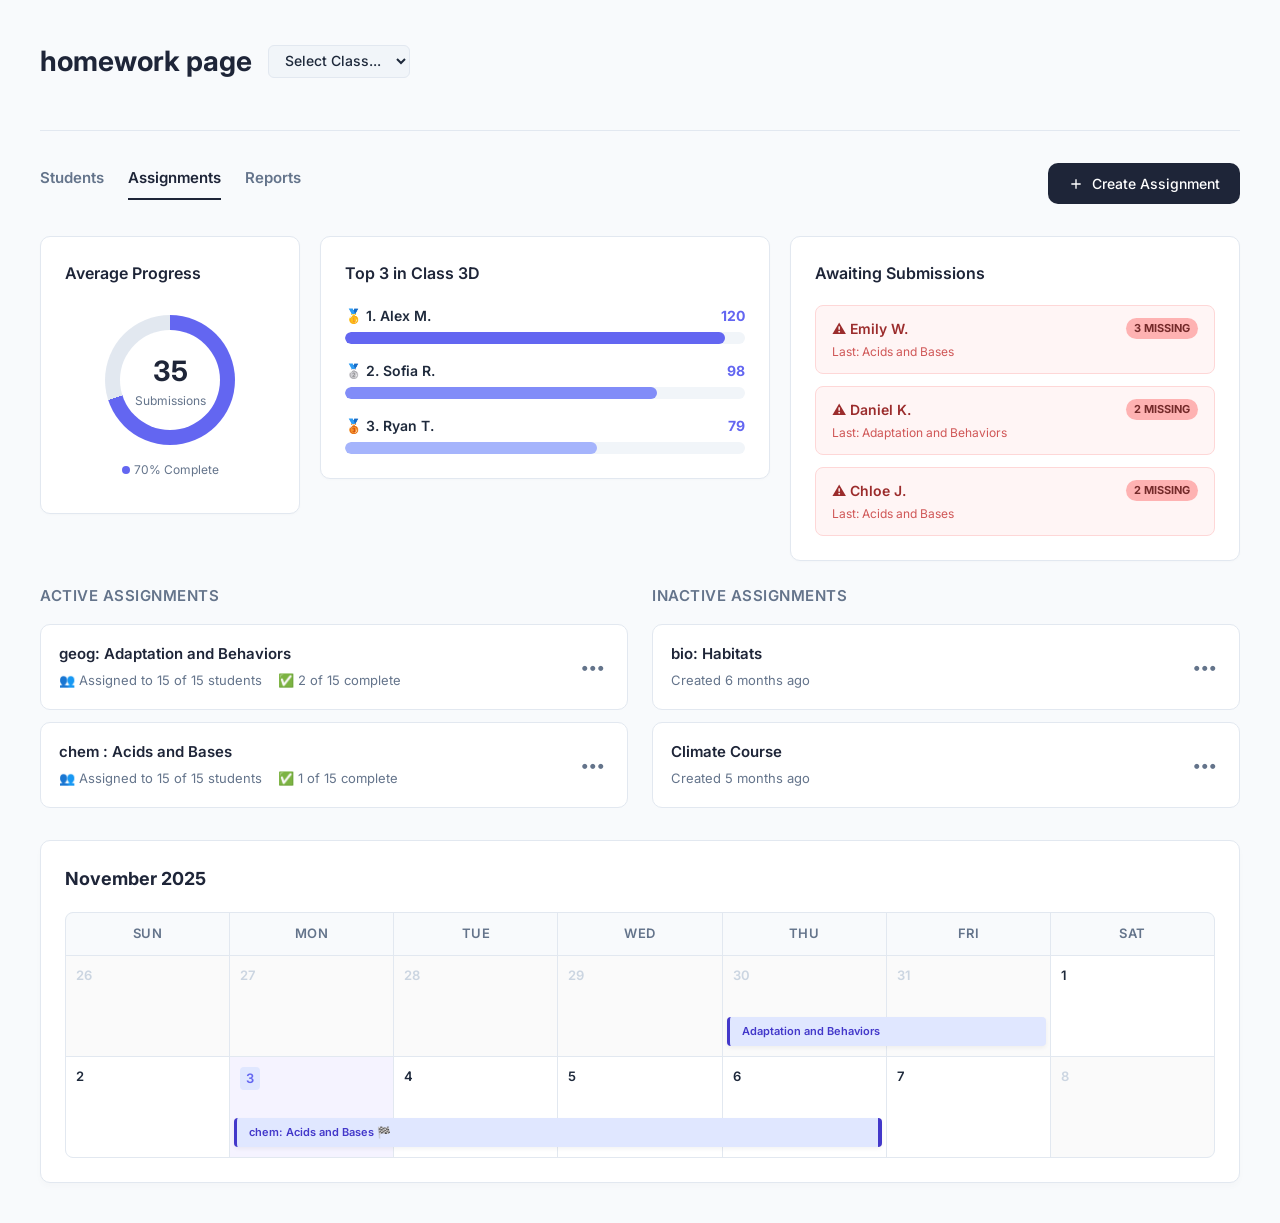
==== dash.html @ 0d27db42 "Add files via upload" ====
<!DOCTYPE html>
<html lang="en">
<head>
    <meta charset="UTF-8">
    <meta name="viewport" content="width=device-width, initial-scale=1.0">
    <title>Teacher Dashboard </title>
    <link rel="stylesheet" href="dash.css">
</head>
<body>

    <div class="dashboard-container">
        
        <header>
            <div class="class-info">
                <h1>homework page</h1>
                
                <select class="class-dropdown">
                    <option value="">Select Class...</option>
                    <option value="s1a">S1A</option>
                    <option value="s1b">S1B</option>
                    <option value="s1c">S1C</option>
                    <option value="s1d">S1D</option>
                    <option value="s2a">S2A</option>
                    <option value="s2b">S2B</option>
                    <option value="s2c">S2C</option>
                    <option value="s2d">S2D</option>
                    <option value="s3a">S3A</option>
                    <option value="s3b">S3B</option>
                    <option value="s3c">S3C</option>
                    <option value="s3d">S3D</option>
                </select>
            </div>
        </header>
        <div class="nav-bar">
            <div class="tabs">
                <a href="#" class="tab">Students</a>
                <a href="#" class="tab active">Assignments</a>
                <a href="#" class="tab">Reports</a>
            </div>
            
            <a href="handin.html" class="btn-primary" style="text-decoration: none;">
                <svg width="16" height="16" fill="none" stroke="currentColor" stroke-width="2" viewBox="0 0 24 24">
                    <path d="M12 5v14M5 12h14"></path>
                </svg>
                Create Assignment
            </a>
        </div>

        <div class="summary-row" style="display: flex; gap: 20px; margin-bottom: 24px; align-items: start;">
            
            <div class="sidebar" style="flex: 0 0 260px;">
                <div class="card">
                    <div class="card-title">Average Progress</div>
                    <div class="chart-box">
                        <div class="circle-chart">
                            <div class="chart-inner-text">
                                35
                                <span>Submissions</span>
                            </div>
                        </div>
                        <div class="chart-legend">
                            <div class="legend-item">
                                <span class="legend-color"></span>
                                <span>70% Complete</span>
                            </div>
                        </div>
                    </div>
                </div>
            </div>

            <div class="leaderboard-card" style="flex: 1; max-width: 450px;">
                <h3 class="leaderboard-title">Top 3 in Class 3D</h3>
                <div class="leaderboard-list">
                    <div class="leaderboard-item">
                        <div class="student-info">
                            <span class="student-name">🥇 1. Alex M.</span>
                            <span class="student-score">120</span>
                        </div>
                        <div class="progress-track">
                            <div class="progress-bar rank-1"></div>
                        </div>
                    </div>
            
                    <div class="leaderboard-item">
                        <div class="student-info">
                            <span class="student-name">🥈 2. Sofia R.</span>
                            <span class="student-score">98</span>
                        </div>
                        <div class="progress-track">
                            <div class="progress-bar rank-2"></div>
                        </div>
                    </div>
            
                    <div class="leaderboard-item">
                        <div class="student-info">
                            <span class="student-name">🥉 3. Ryan T.</span>
                            <span class="student-score">79</span>
                        </div>
                        <div class="progress-track">
                            <div class="progress-bar rank-3"></div>
                        </div>
                    </div>
                </div>
            </div>
            <div class="attention-card">
                <h3 class="attention-title">Awaiting Submissions</h3>
                <div class="attention-list">
                    
                    <div class="attention-item">
                        <div class="attention-info">
                            <span class="student-name-warn">⚠️ Emily W.</span>
                            <span class="missing-badge">3 Missing</span>
                        </div>
                        <p class="last-assignment">Last: Acids and Bases</p>
                    </div>
            
                    <div class="attention-item">
                        <div class="attention-info">
                            <span class="student-name-warn">⚠️ Daniel K.</span>
                            <span class="missing-badge">2 Missing</span>
                        </div>
                        <p class="last-assignment">Last: Adaptation and Behaviors</p>
                    </div>
            
                    <div class="attention-item">
                        <div class="attention-info">
                            <span class="student-name-warn">⚠️ Chloe J.</span>
                            <span class="missing-badge">2 Missing</span>
                        </div>
                        <p class="last-assignment">Last: Acids and Bases</p>
                    </div>
            
                </div>
            </div>

        </div> <div class="dashboard-grid">
            <div class="main-content">
                
                <div class="assignment-columns">
                    <div>
                        <div class="column-heading">Active Assignments</div>
                        <div class="assignment-list">
                            <div class="assignment-item">
                                <div class="assignment-details">
                                    <h4>geog: Adaptation and Behaviors</h4>
                                    
                                    <div class="assignment-meta">
                                        <span class="meta-group">👥 Assigned to 15 of 15 students</span>
                                        <span class="meta-group">✅ 2 of 15 complete</span>
                                    </div>
                                </div>
                                <div class="dot-menu">•••</div>
                            </div>

                            <div class="assignment-item">
                                <div class="assignment-details">
                                    <h4>chem : Acids and Bases</h4>
                                    <div class="assignment-meta">
                                        <span class="meta-group">👥 Assigned to 15 of 15 students</span>
                                        <span class="meta-group">✅ 1 of 15 complete</span>
                                    </div>
                                </div>
                                <div class="dot-menu">•••</div>
                            </div>
                        </div>
                    </div>

                    <div>
                        <div class="column-heading">Inactive Assignments</div>
                        <div class="assignment-list">
                            <div class="assignment-item">
                                <div class="assignment-details">
                                    <h4>bio: Habitats</h4>
                                    <div class="assignment-meta">
                                        <span>Created 6 months ago</span>
                                    </div>
                                </div>
                                <div class="dot-menu">•••</div>
                            </div>

                            <div class="assignment-item">
                                <div class="assignment-details">
                                    <h4>Climate Course</h4>
                                    <div class="assignment-meta">
                                        <span>Created 5 months ago</span>
                                    </div>
                                </div>
                                <div class="dot-menu">•••</div>
                            </div>
                        </div>
                    </div>
                </div>

                <div class="card calendar-card">
                    <div class="calendar-header">
                        <div class="calendar-title">November 2025</div>
                    </div>
                    
                    <div class="calendar-container-wrapper">
                        
                        <div class="calendar-grid">
                            <div class="calendar-day-label">Sun</div>
                            <div class="calendar-day-label">Mon</div>
                            <div class="calendar-day-label">Tue</div>
                            <div class="calendar-day-label">Wed</div>
                            <div class="calendar-day-label">Thu</div>
                            <div class="calendar-day-label">Fri</div>
                            <div class="calendar-day-label">Sat</div>
                
                            <div class="calendar-cell day-inactive"><span class="day-number">26</span></div>
                            <div class="calendar-cell day-inactive"><span class="day-number">27</span></div>
                            <div class="calendar-cell day-inactive"><span class="day-number">28</span></div>
                            <div class="calendar-cell day-inactive"><span class="day-number">29</span></div>
                            <div class="calendar-cell day-inactive"><span class="day-number">30</span></div>
                            <div class="calendar-cell day-inactive"><span class="day-number">31</span></div>
                            <div class="calendar-cell"><span class="day-number">1</span></div>
                            
                            <div class="calendar-cell"><span class="day-number">2</span></div>
                            <div class="calendar-cell day-today"><span class="day-number">3</span></div>
                            <div class="calendar-cell"><span class="day-number">4</span></div>
                            <div class="calendar-cell"><span class="day-number">5</span></div>
                            <div class="calendar-cell"><span class="day-number">6</span></div>
                            <div class="calendar-cell"><span class="day-number">7</span></div>
                            <div class="calendar-cell day-inactive"><span class="day-number">8</span></div>
                        </div>
                
                        <div class="calendar-events-overlay">
                            
                            <div class="calendar-bar event-purple" style="grid-column: 5/7 ; grid-row: 2;">
                                Adaptation and Behaviors
                            </div>
                            
                            <div class="calendar-bar event-purple is-due" style="grid-column: 2/ 6; grid-row: 3;">
                                chem: Acids and Bases 🏁
                            </div>
                
                        </div>
                
                    </div>
                </div>
                </div>
                </div>

            </div>
        </div>
    </div>

</body>
</html>
---- dash.css ----
/* Import Google Font */
@import url('https://fonts.googleapis.com/css2?family=Inter:wght@400;500;600;700&display=swap');

:root {
    --bg-color: #f8fafc;
    --card-bg: #ffffff;
    --primary-navy: #1e2538;
    --primary-hover: #2e3954;
    --text-dark: #1e293b;
    --text-muted: #64748b;
    --border-color: #e2e8f0;
    --accent-purple: #6366f1;
    --accent-green: #10b981;
    --radius: 10px;
}

* {
    box-sizing: border-box;
    margin: 0;
    padding: 0;
}

body {
    font-family: 'Inter', sans-serif;
    background-color: var(--bg-color);
    color: var(--text-dark);
    line-height: 1.5;
    padding: 40px;
}

.dashboard-container {
    max-width: 1400px;
    margin: 0 auto;
}

/* --- HEADER SECTION --- */
header {
    display: flex;
    justify-content: space-between;
    align-items: center;
    padding-bottom: 24px;
    border-bottom: 1px solid var(--border-color);
    margin-bottom: 32px;
}

.class-info h1 {
    font-size: 28px;
    font-weight: 700;
    color: var(--primary-navy);
}

.class-info p {
    color: var(--text-muted);
    font-size: 14px;
    margin-top: 4px;
}

.class-info .code-badge {
    background-color: #f1f5f9;
    padding: 2px 8px;
    border-radius: 4px;
    font-family: monospace;
    font-weight: 600;
    font-size: 30px;
}

/* --- NAVIGATION & ACTIONS --- */
.nav-bar {
    display: flex;
    justify-content: space-between;
    align-items: center;
    margin-bottom: 32px;
}

.tabs {
    display: flex;
    gap: 24px;
}

.tab {
    font-size: 15px;
    font-weight: 600;
    color: var(--text-muted);
    text-decoration: none;
    padding-bottom: 8px;
    border-bottom: 2px solid transparent;
    transition: all 0.2s ease;
}

.tab.active {
    color: var(--primary-navy);
    border-bottom-color: var(--primary-navy);
}

.btn-primary {
    background-color: var(--primary-navy);
    color: #ffffff;
    border: none;
    padding: 10px 20px;
    font-size: 14px;
    font-weight: 500;
    border-radius: var(--radius);
    cursor: pointer;
    transition: background-color 0.2s ease;
    display: flex;
    align-items: center;
    gap: 8px;
}

.btn-primary:hover {
    background-color: var(--primary-hover);
}

/* --- NEW COMPONENT: HORIZONTAL SUMMARY ROW --- */
.summary-row {
    display: flex;
    gap: 32px;
    margin-bottom: 32px;
    align-items: stretch; /* Aligns both cards to have equal layout heights if content matches */
}

.summary-row .sidebar {
    flex: 0 0 320px; /* Keeps the progress card exactly matching the column width below */
}

/* --- MAIN LAYOUT GRID --- */
.dashboard-grid {
    display: grid;
    grid-template-columns: 1fr; /* Shifts main contents below to use maximum available space */
    gap: 32px;
}

/* --- SIDEBAR & CHARTS --- */
.sidebar {
    display: flex;
    flex-direction: column;
    gap: 24px;
}

.card {
    background: var(--card-bg);
    border: 1px solid var(--border-color);
    border-radius: var(--radius);
    padding: 24px;
    box-shadow: 0 1px 3px rgba(0, 0, 0, 0.02);
}

.card-title {
    font-size: 16px;
    font-weight: 600;
    margin-bottom: 20px;
    color: var(--primary-navy);
}

.chart-box {
    display: flex;
    flex-direction: column;
    align-items: center;
    justify-content: center;
    padding: 10px 0;
}

.circle-chart {
    width: 130px;
    height: 130px;
    border-radius: 50%;
    background: conic-gradient(var(--accent-purple) 70%, var(--border-color) 0);
    display: flex;
    align-items: center;
    justify-content: center;
    margin-bottom: 16px;
    position: relative;
}

.circle-chart::before {
    content: "";
    position: absolute;
    width: 100px;
    height: 100px;
    background-color: var(--card-bg);
    border-radius: 50%;
}

.chart-inner-text {
    position: relative;
    z-index: 1;
    font-size: 28px;
    font-weight: 700;
    color: var(--primary-navy);
    text-align: center;
}

.chart-inner-text span {
    display: block;
    font-size: 12px;
    color: var(--text-muted);
    font-weight: 400;
}

.chart-legend {
    font-size: 12px;
    color: var(--text-muted);
    display: flex;
    gap: 12px;
}

.legend-item {
    display: flex;
    align-items: center;
    gap: 4px;
}

.legend-color {
    width: 8px;
    height: 8px;
    border-radius: 50%;
    background-color: var(--accent-purple);
}

/* --- MAIN CONTENT AREA --- */
.main-content {
    display: flex;
    flex-direction: column;
    gap: 32px;
}

.assignment-columns {
    display: grid;
    grid-template-columns: 1fr 1fr;
    gap: 24px;
}

.column-heading {
    font-size: 15px;
    font-weight: 600;
    color: var(--text-muted);
    margin-bottom: 16px;
    text-transform: uppercase;
    letter-spacing: 0.5px;
}

.assignment-list {
    display: flex;
    flex-direction: column;
    gap: 12px;
}

.assignment-item {
    background: var(--card-bg);
    border: 1px solid var(--border-color);
    border-radius: var(--radius);
    padding: 18px;
    display: flex;
    justify-content: space-between;
    align-items: center;
    transition: transform 0.2s, box-shadow 0.2s;
}

.assignment-item:hover {
    transform: translateY(-1px);
    box-shadow: 0 4px 12px rgba(0, 0, 0, 0.03);
}

.assignment-details h4 {
    font-size: 15px;
    font-weight: 600;
    color: var(--primary-navy);
    margin-bottom: 6px;
}

.assignment-meta {
    font-size: 13px;
    color: var(--text-muted);
    display: flex;
    gap: 16px;
}

.meta-group {
    display: flex;
    align-items: center;
    gap: 6px;
}

.dot-menu {
    color: var(--text-muted);
    cursor: pointer;
    padding: 4px;
    font-weight: bold;
}

/* --- CALENDAR --- */
/* --- CALENDAR --- */
.calendar-card {
    padding: 24px;
    background: var(--card-bg);
    border: 1px solid var(--border-color);
    border-radius: var(--radius);
    box-shadow: 0 4px 6px rgba(0, 0, 0, 0.02);
}

.calendar-header {
    display: flex;
    justify-content: space-between;
    align-items: center;
    margin-bottom: 20px;
}

.calendar-title {
    font-size: 18px;
    font-weight: 700;
    color: var(--primary-navy);
}

/* Container locking positions */
.calendar-container-wrapper {
    position: relative;
    width: 100%;
}

/* Core grid structural settings shared by layer 1 and layer 2 */
.calendar-grid, 
.calendar-events-overlay {
    display: grid;
    grid-template-columns: repeat(7, 1fr);
    /* Row 1 is exactly 42px (Labels), following calendar week rows are exactly 100px */
    grid-template-rows: 42px repeat(2, 100px); 
    gap: 1px;
}

.calendar-grid {
    background-color: var(--border-color);
    border: 1px solid var(--border-color);
    border-radius: 8px;
    overflow: hidden;
}

.calendar-day-label {
    background-color: #f8fafc;
    display: flex;
    align-items: center;
    justify-content: center;
    font-size: 13px;
    font-weight: 600;
    color: var(--text-muted);
    text-transform: uppercase;
}

.calendar-cell {
    background-color: var(--card-bg);
    padding: 10px;
}

.day-number {
    font-size: 13px;
    font-weight: 600;
    color: var(--text-dark);
}

.calendar-cell.day-inactive {
    background-color: #fafafa;
}
.calendar-cell.day-inactive .day-number {
    color: #cbd5e1;
}

.calendar-cell.day-today .day-number {
    color: var(--accent-purple);
    background: #e0e7ff;
    padding: 2px 6px;
    border-radius: 4px;
}

/* Transparent Overlay for tracking bars */
.calendar-events-overlay {
    position: absolute;
    top: 0;
    left: 0;
    width: 100%;
    height: 100%;
    border: 1px solid transparent; /* matches alignment spacing perfectly */
    pointer-events: none; 
}

/* Floating Bar designs */
.calendar-bar {
    pointer-events: auto;
    z-index: 5;
    align-self: end; /* anchors bars perfectly along the bottom lip of the week block */
    margin-bottom: 8px;
    margin-left: 6px;
    margin-right: 6px;
    padding: 6px 12px;
    font-size: 11px;
    font-weight: 600;
    border-radius: 4px;
    white-space: nowrap;
    overflow: hidden;
    text-overflow: ellipsis;
    box-shadow: 0 2px 4px rgba(0, 0, 0, 0.05);
}

.calendar-bar.is-due {
    border-right: 4px solid currentColor; 
}

/* Theme accent modifications */
.event-purple { background-color: #e0e7ff; color: #4338ca; border-left: 4px solid #4338ca; }
.event-green { background-color: #d1fae5; color: #065f46; border-left: 4px solid #065f46; }
.event-orange { background-color: #ffedd5; color: #9a3412; border-left: 4px solid #9a3412; }

/* Transparent Overlay Grid Layer containing only bars */
.calendar-events-overlay {
    position: absolute;
    top: 0;
    left: 0;
    width: 100%;
    height: 100%;
    display: grid;
    grid-template-columns: repeat(7, 1fr);
    grid-auto-rows: 100px;
    gap: 1px;
    pointer-events: none; /* Allows hover/clicks to pass straight through to dates below */
}

/* Visual bars */
.calendar-bar {
    pointer-events: auto; /* Re-enables clicking on the bar itself if needed later */
    z-index: 5;
    align-self: end; /* Snaps the bar cleanly to the bottom area of the row */
    margin-bottom: 8px;
    margin-left: 6px;
    margin-right: 6px;
    padding: 6px 12px;
    font-size: 11px;
    font-weight: 600;
    border-radius: 4px;
    white-space: nowrap;
    overflow: hidden;
    text-overflow: ellipsis;
    box-shadow: 0 2px 4px rgba(0, 0, 0, 0.05);
}

.calendar-bar.is-due {
    border-right: 4px solid currentColor; 
}

/* Color codes */
.event-purple { background-color: #e0e7ff; color: #4338ca; border-left: 4px solid #4338ca; }
.event-green { background-color: #d1fae5; color: #065f46; border-left: 4px solid #065f46; }
.event-orange { background-color: #ffedd5; color: #9a3412; border-left: 4px solid #9a3412; }

/* --- NEW: SPANNING TIMELINE BARS --- */
.calendar-bar {
    z-index: 2;
    align-self: end; /* Fixes the bar directly to the bottom layer of its assigned week row */
    margin-bottom: 10px;
    margin-left: 4px;
    margin-right: 4px;
    padding: 6px 12px;
    font-size: 11px;
    font-weight: 600;
    border-radius: 4px;
    white-space: nowrap;
    overflow: hidden;
    text-overflow: ellipsis;
    box-shadow: 0 2px 4px rgba(0, 0, 0, 0.05);
}

/* Subtle flag modification on the final due date target element */
.calendar-bar.is-due {
    border-right: 4px solid currentColor; 
}

/* Theme color specifications matching your board layout components */
.event-purple { 
    background-color: #e0e7ff; 
    color: #4338ca; 
    border-left: 4px solid #4338ca; 
}
.event-green { 
    background-color: #d1fae5; 
    color: #065f46; 
    border-left: 4px solid #065f46; 
}
.event-orange { 
    background-color: #ffedd5; 
    color: #9a3412; 
    border-left: 4px solid #9a3412; 
}

/* Modern Border Collapse Simulation for Grid */
.calendar-grid {
    display: grid;
    grid-template-columns: repeat(7, 1fr);
    background-color: var(--border-color);
    gap: 1px; /* Creates clean single lines between cells without doubling borders */
    border: 1px solid var(--border-color);
    border-radius: 8px;
    overflow: hidden; /* Clips grid items neatly into rounded corners */
}

.calendar-day-label {
    background-color: #f8fafc;
    padding: 12px 8px;
    text-align: center;
    font-size: 13px;
    font-weight: 600;
    color: var(--text-muted);
    text-transform: uppercase;
    letter-spacing: 0.5px;
}

/* Base Grid Cell Item */
.calendar-cell {
    min-height: 100px;
    background-color: var(--card-bg);
    padding: 10px;
    position: relative;
    display: flex;
    flex-direction: column;
    justify-content: space-between;
    transition: background-color 0.2s ease, transform 0.1s ease;
    cursor: pointer;
}

/* Visual Interactive Hover Effect (No JS Required) */
.calendar-cell:hover {
    background-color: #f1f5f9;
    z-index: 2;
}

.day-number {
    font-size: 13px;
    font-weight: 600;
    color: var(--text-dark);
    align-self: flex-start;
}

/* Stylized Day Overrides */
.calendar-cell.day-inactive {
    background-color: #fafafa;
}
.calendar-cell.day-inactive .day-number {
    color: #cbd5e1; /* Faded color for dates out of current month scope */
}

/* Highlighting Today visually */
.calendar-cell.day-today {
    background-color: #f5f3ff; /* Soft tint matching your primary accent color */
}
.calendar-cell.day-today .day-number {
    color: var(--accent-purple);
    background: #e0e7ff;
    padding: 2px 6px;
    border-radius: 4px;
}

/* Cleaner, pill-shaped calendar labels */
.calendar-event {
    font-size: 11px;
    padding: 6px 8px;
    border-radius: 6px;
    font-weight: 600;
    margin-top: auto; /* Pushes assignment blocks neatly to bottom of the day box */
    white-space: nowrap;
    overflow: hidden;
    text-overflow: ellipsis;
    box-shadow: 0 1px 2px rgba(0, 0, 0, 0.04);
}

.event-purple { background-color: #e0e7ff; color: #4338ca; border-left: 3px solid #4338ca; }
.event-green { background-color: #d1fae5; color: #065f46; border-left: 3px solid #065f46; }
.event-orange { background-color: #ffedd5; color: #9a3412; border-left: 3px solid #9a3412; }

/* --- LEADERBOARD COMPONENT --- */
.leaderboard-card {
    background: var(--card-bg);
    border: 1px solid var(--border-color);
    padding: 24px;
    border-radius: var(--radius);
    box-shadow: 0 1px 3px rgba(0, 0, 0, 0.02);
    width: 100%;
    max-width: 450px;
}

.leaderboard-title {
    margin-top: 0;
    font-size: 16px;
    font-weight: 600;
    margin-bottom: 20px;
    color: var(--primary-navy);
}

.leaderboard-list {
    display: flex;
    flex-direction: column;
    gap: 16px;
}

.leaderboard-item {
    display: flex;
    flex-direction: column;
}

.student-info {
    display: flex;
    justify-content: space-between;
    margin-bottom: 6px;
    font-size: 14px;
}

.student-name {
    font-weight: 600;
    color: var(--text-dark);
}

.student-score {
    font-weight: 700;
    color: var(--accent-purple);
}

.progress-track {
    background: #f1f5f9;
    border-radius: 8px;
    height: 12px;
    overflow: hidden;
}

.progress-bar {
    height: 100%;
    border-radius: 8px;
    transition: width 0.4s ease-in-out;
}

.progress-bar.rank-1 {
    background: var(--accent-purple);
    width: 95%; /* Adjust widths to fit nicely inside scale */
}

.progress-bar.rank-2 {
    background: #818cf8;
    width: 78%;
}

.progress-bar.rank-3 {
    background: #a5b4fc;
    width: 63%;
}
/* --- ATTENTION / MISSING HOMEWORK COMPONENT --- */
.attention-card {
    background: var(--card-bg);
    border: 1px solid var(--border-color);
    padding: 24px;
    border-radius: var(--radius);
    box-shadow: 0 1px 3px rgba(0, 0, 0, 0.02);
    width: 100%;
    max-width: 450px;
    flex: 1; /* Allows it to split the remaining space equally with the leaderboard */
}

.attention-title {
    margin-top: 0;
    font-size: 16px;
    font-weight: 600;
    margin-bottom: 20px;
    color: var(--primary-navy);
}

.attention-list {
    display: flex;
    flex-direction: column;
    gap: 12px;
}

.attention-item {
    background: #fff5f5; /* Light soft red alert background */
    border: 1px solid #fed7d7;
    border-radius: 8px;
    padding: 12px 16px;
    display: flex;
    flex-direction: column;
    gap: 4px;
}

.attention-info {
    display: flex;
    justify-content: space-between;
    align-items: center;
}

.student-name-warn {
    font-weight: 600;
    color: #9b2c2c; /* Darker red text for high contrast readability */
    font-size: 14px;
}

.missing-badge {
    background-color: #feb2b2;
    color: #742a2a;
    font-size: 11px;
    font-weight: 700;
    padding: 2px 8px;
    border-radius: 12px;
    text-transform: uppercase;
}

.last-assignment {
    font-size: 12px;
    color: #c53030;
    opacity: 0.8;
}
.class-dropdown {
    padding: 6px 12px;
    font-size: 14px;
    font-weight: 500;
    color: var(--text-dark, #1e293b);
    background-color: #f1f5f9;
    border: 1px solid var(--border-color, #e2e8f0);
    border-radius: 6px;
    outline: none;
    cursor: pointer;
    font-family: inherit;
    transition: border-color 0.2s ease;
}

.class-dropdown:focus {
    border-color: var(--accent-purple, #6366f1);
}

/* Ensures the header layout aligns items horizontally */
.class-info {
    display: flex;
    align-items: center;
    gap: 16px;
    margin-bottom: 24px;
}
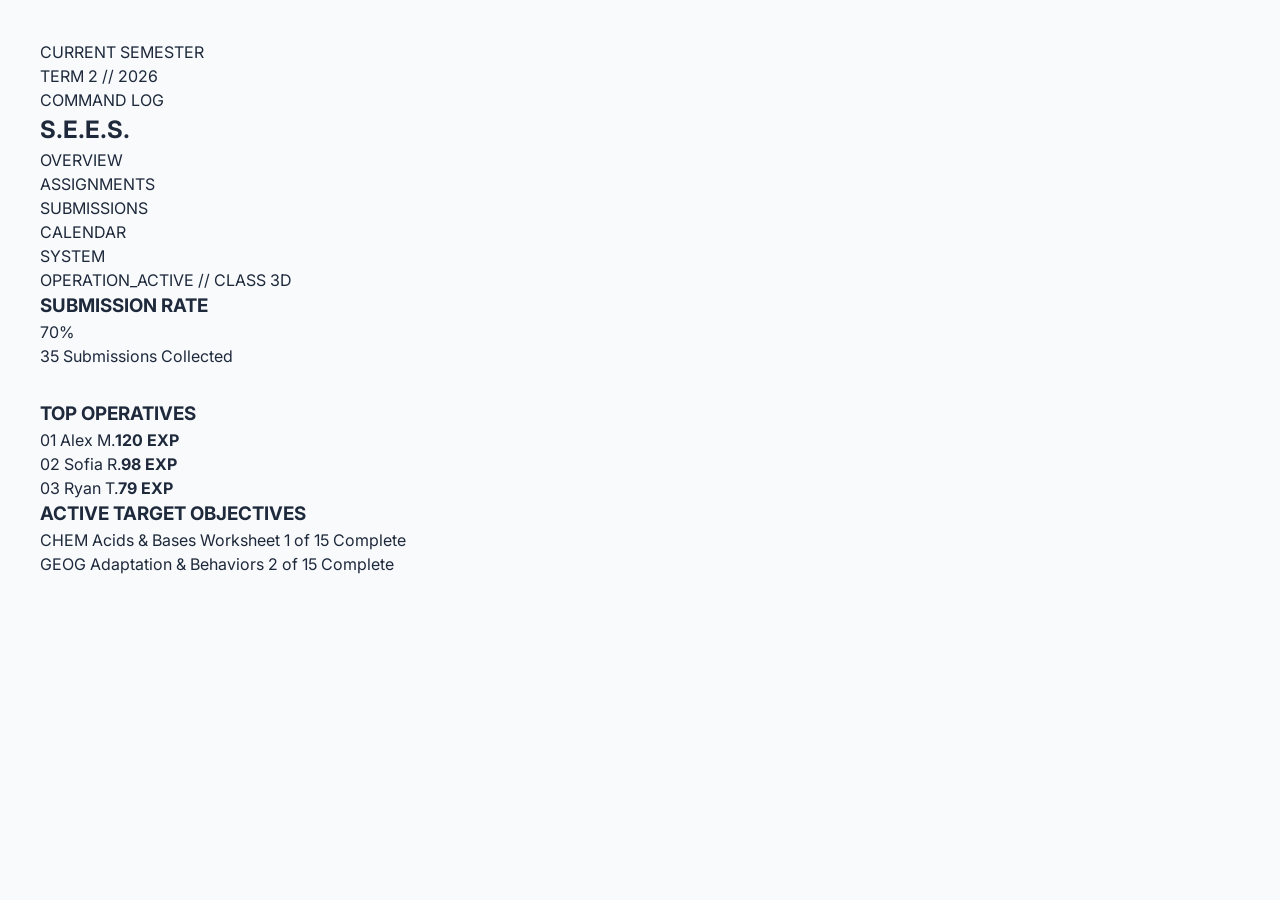
==== commit e935c8db: "Update dash.html" ====
--- a/dash.html
+++ b/dash.html
@@ -3,247 +3,95 @@
 <head>
     <meta charset="UTF-8">
     <meta name="viewport" content="width=device-width, initial-scale=1.0">
-    <title>Teacher Dashboard </title>
+    <title>S.E.E.S. Teacher Command Center</title>
     <link rel="stylesheet" href="dash.css">
 </head>
 <body>
 
-    <div class="dashboard-container">
+    <!-- Deep Sea Velvet Gradient Overlay & Watermarks -->
+    <div class="p3-underwater-bg"></div>
+    <div class="p3-sea-lines"></div>
+
+    <!-- Top Wallet HUD Element -->
+    <div class="p3-wallet-hud">
+        <div class="wallet-label">CURRENT SEMESTER</div>
+        <div class="wallet-value">TERM 2 // 2026</div>
+    </div>
+
+    <div class="p3-menu-container">
         
-        <header>
-            <div class="class-info">
-                <h1>homework page</h1>
-                
-                <select class="class-dropdown">
-                    <option value="">Select Class...</option>
-                    <option value="s1a">S1A</option>
-                    <option value="s1b">S1B</option>
-                    <option value="s1c">S1C</option>
-                    <option value="s1d">S1D</option>
-                    <option value="s2a">S2A</option>
-                    <option value="s2b">S2B</option>
-                    <option value="s2c">S2C</option>
-                    <option value="s2d">S2D</option>
-                    <option value="s3a">S3A</option>
-                    <option value="s3b">S3B</option>
-                    <option value="s3c">S3C</option>
-                    <option value="s3d">S3D</option>
-                </select>
+        <!-- LEFT SIDE: The Exact P3R Deep-Blue Stacking Menu -->
+        <aside class="p3-side-nav">
+            <div class="p3-nav-header">
+                <span class="hud-tag">COMMAND LOG</span>
+                <h1 class="hud-title">S.E.E.S.</h1>
             </div>
-        </header>
-        <div class="nav-bar">
-            <div class="tabs">
-                <a href="#" class="tab">Students</a>
-                <a href="#" class="tab active">Assignments</a>
-                <a href="#" class="tab">Reports</a>
-            </div>
-            
-            <a href="handin.html" class="btn-primary" style="text-decoration: none;">
-                <svg width="16" height="16" fill="none" stroke="currentColor" stroke-width="2" viewBox="0 0 24 24">
-                    <path d="M12 5v14M5 12h14"></path>
-                </svg>
-                Create Assignment
-            </a>
-        </div>
 
-        <div class="summary-row" style="display: flex; gap: 20px; margin-bottom: 24px; align-items: start;">
-            
-            <div class="sidebar" style="flex: 0 0 260px;">
-                <div class="card">
-                    <div class="card-title">Average Progress</div>
-                    <div class="chart-box">
-                        <div class="circle-chart">
-                            <div class="chart-inner-text">
-                                35
-                                <span>Submissions</span>
-                            </div>
-                        </div>
-                        <div class="chart-legend">
-                            <div class="legend-item">
-                                <span class="legend-color"></span>
-                                <span>70% Complete</span>
-                            </div>
-                        </div>
-                    </div>
+            <div class="p3-reload-menu-stack">
+                <!-- Active Item with the Red Slash Highlight -->
+                <div class="p3-menu-item active-panel" data-target="panel-overview">
+                    <span class="menu-text">OVERVIEW</span>
+                </div>
+                <div class="p3-menu-item" data-target="panel-assignments">
+                    <span class="menu-text">ASSIGNMENTS</span>
+                </div>
+                <div class="p3-menu-item" data-target="panel-submissions">
+                    <span class="menu-text">SUBMISSIONS</span>
+                </div>
+                <div class="p3-menu-item" data-target="panel-calendar">
+                    <span class="menu-text">CALENDAR</span>
+                </div>
+                <div class="p3-menu-item">
+                    <span class="menu-text">SYSTEM</span>
                 </div>
             </div>
+        </aside>
 
-            <div class="leaderboard-card" style="flex: 1; max-width: 450px;">
-                <h3 class="leaderboard-title">Top 3 in Class 3D</h3>
-                <div class="leaderboard-list">
-                    <div class="leaderboard-item">
-                        <div class="student-info">
-                            <span class="student-name">🥇 1. Alex M.</span>
-                            <span class="student-score">120</span>
-                        </div>
-                        <div class="progress-track">
-                            <div class="progress-bar rank-1"></div>
-                        </div>
-                    </div>
-            
-                    <div class="leaderboard-item">
-                        <div class="student-info">
-                            <span class="student-name">🥈 2. Sofia R.</span>
-                            <span class="student-score">98</span>
-                        </div>
-                        <div class="progress-track">
-                            <div class="progress-bar rank-2"></div>
-                        </div>
-                    </div>
-            
-                    <div class="leaderboard-item">
-                        <div class="student-info">
-                            <span class="student-name">🥉 3. Ryan T.</span>
-                            <span class="student-score">79</span>
-                        </div>
-                        <div class="progress-track">
-                            <div class="progress-bar rank-3"></div>
-                        </div>
-                    </div>
-                </div>
-            </div>
-            <div class="attention-card">
-                <h3 class="attention-title">Awaiting Submissions</h3>
-                <div class="attention-list">
-                    
-                    <div class="attention-item">
-                        <div class="attention-info">
-                            <span class="student-name-warn">⚠️ Emily W.</span>
-                            <span class="missing-badge">3 Missing</span>
-                        </div>
-                        <p class="last-assignment">Last: Acids and Bases</p>
-                    </div>
-            
-                    <div class="attention-item">
-                        <div class="attention-info">
-                            <span class="student-name-warn">⚠️ Daniel K.</span>
-                            <span class="missing-badge">2 Missing</span>
-                        </div>
-                        <p class="last-assignment">Last: Adaptation and Behaviors</p>
-                    </div>
-            
-                    <div class="attention-item">
-                        <div class="attention-info">
-                            <span class="student-name-warn">⚠️ Chloe J.</span>
-                            <span class="missing-badge">2 Missing</span>
-                        </div>
-                        <p class="last-assignment">Last: Acids and Bases</p>
-                    </div>
-            
-                </div>
-            </div>
-
-        </div> <div class="dashboard-grid">
-            <div class="main-content">
+        <!-- RIGHT SIDE: The High-Tech Analytical Viewscreen -->
+        <main class="p3-dashboard-view">
+            <div class="p3-glass-panel">
+                <div class="panel-banner">OPERATION_ACTIVE // CLASS 3D</div>
                 
-                <div class="assignment-columns">
-                    <div>
-                        <div class="column-heading">Active Assignments</div>
-                        <div class="assignment-list">
-                            <div class="assignment-item">
-                                <div class="assignment-details">
-                                    <h4>geog: Adaptation and Behaviors</h4>
-                                    
-                                    <div class="assignment-meta">
-                                        <span class="meta-group">👥 Assigned to 15 of 15 students</span>
-                                        <span class="meta-group">✅ 2 of 15 complete</span>
-                                    </div>
-                                </div>
-                                <div class="dot-menu">•••</div>
-                            </div>
-
-                            <div class="assignment-item">
-                                <div class="assignment-details">
-                                    <h4>chem : Acids and Bases</h4>
-                                    <div class="assignment-meta">
-                                        <span class="meta-group">👥 Assigned to 15 of 15 students</span>
-                                        <span class="meta-group">✅ 1 of 15 complete</span>
-                                    </div>
-                                </div>
-                                <div class="dot-menu">•••</div>
-                            </div>
-                        </div>
+                <div class="dashboard-grid">
+                    <!-- Quick Metrics -->
+                    <div class="metric-box">
+                        <h3>SUBMISSION RATE</h3>
+                        <div class="huge-stat">70%</div>
+                        <p>35 Submissions Collected</p>
                     </div>
 
-                    <div>
-                        <div class="column-heading">Inactive Assignments</div>
-                        <div class="assignment-list">
-                            <div class="assignment-item">
-                                <div class="assignment-details">
-                                    <h4>bio: Habitats</h4>
-                                    <div class="assignment-meta">
-                                        <span>Created 6 months ago</span>
-                                    </div>
-                                </div>
-                                <div class="dot-menu">•••</div>
-                            </div>
-
-                            <div class="assignment-item">
-                                <div class="assignment-details">
-                                    <h4>Climate Course</h4>
-                                    <div class="assignment-meta">
-                                        <span>Created 5 months ago</span>
-                                    </div>
-                                </div>
-                                <div class="dot-menu">•••</div>
-                            </div>
+                    <!-- Operative Leaderboard -->
+                    <div class="metric-box">
+                        <h3>TOP OPERATIVES</h3>
+                        <div class="rank-list">
+                            <div class="rank-row"><span>01 Alex M.</span><strong>120 EXP</strong></div>
+                            <div class="rank-row"><span>02 Sofia R.</span><strong>98 EXP</strong></div>
+                            <div class="rank-row"><span>03 Ryan T.</span><strong>79 EXP</strong></div>
                         </div>
                     </div>
                 </div>
 
-                <div class="card calendar-card">
-                    <div class="calendar-header">
-                        <div class="calendar-title">November 2025</div>
+                <!-- Active Targets Table -->
+                <div class="targets-section">
+                    <h3>ACTIVE TARGET OBJECTIVES</h3>
+                    <div class="target-strip chem-strip">
+                        <span class="subject-badge chem">CHEM</span>
+                        <span class="target-title">Acids & Bases Worksheet</span>
+                        <span class="target-meta">1 of 15 Complete</span>
                     </div>
-                    
-                    <div class="calendar-container-wrapper">
-                        
-                        <div class="calendar-grid">
-                            <div class="calendar-day-label">Sun</div>
-                            <div class="calendar-day-label">Mon</div>
-                            <div class="calendar-day-label">Tue</div>
-                            <div class="calendar-day-label">Wed</div>
-                            <div class="calendar-day-label">Thu</div>
-                            <div class="calendar-day-label">Fri</div>
-                            <div class="calendar-day-label">Sat</div>
-                
-                            <div class="calendar-cell day-inactive"><span class="day-number">26</span></div>
-                            <div class="calendar-cell day-inactive"><span class="day-number">27</span></div>
-                            <div class="calendar-cell day-inactive"><span class="day-number">28</span></div>
-                            <div class="calendar-cell day-inactive"><span class="day-number">29</span></div>
-                            <div class="calendar-cell day-inactive"><span class="day-number">30</span></div>
-                            <div class="calendar-cell day-inactive"><span class="day-number">31</span></div>
-                            <div class="calendar-cell"><span class="day-number">1</span></div>
-                            
-                            <div class="calendar-cell"><span class="day-number">2</span></div>
-                            <div class="calendar-cell day-today"><span class="day-number">3</span></div>
-                            <div class="calendar-cell"><span class="day-number">4</span></div>
-                            <div class="calendar-cell"><span class="day-number">5</span></div>
-                            <div class="calendar-cell"><span class="day-number">6</span></div>
-                            <div class="calendar-cell"><span class="day-number">7</span></div>
-                            <div class="calendar-cell day-inactive"><span class="day-number">8</span></div>
-                        </div>
-                
-                        <div class="calendar-events-overlay">
-                            
-                            <div class="calendar-bar event-purple" style="grid-column: 5/7 ; grid-row: 2;">
-                                Adaptation and Behaviors
-                            </div>
-                            
-                            <div class="calendar-bar event-purple is-due" style="grid-column: 2/ 6; grid-row: 3;">
-                                chem: Acids and Bases 🏁
-                            </div>
-                
-                        </div>
-                
+                    <div class="target-strip geog-strip">
+                        <span class="subject-badge geog">GEOG</span>
+                        <span class="target-title">Adaptation & Behaviors</span>
+                        <span class="target-meta">2 of 15 Complete</span>
                     </div>
-                </div>
-                </div>
                 </div>
 
             </div>
-        </div>
+        </main>
+
     </div>
 
 </body>
-</html>+</html>
+</body>
+</html>
